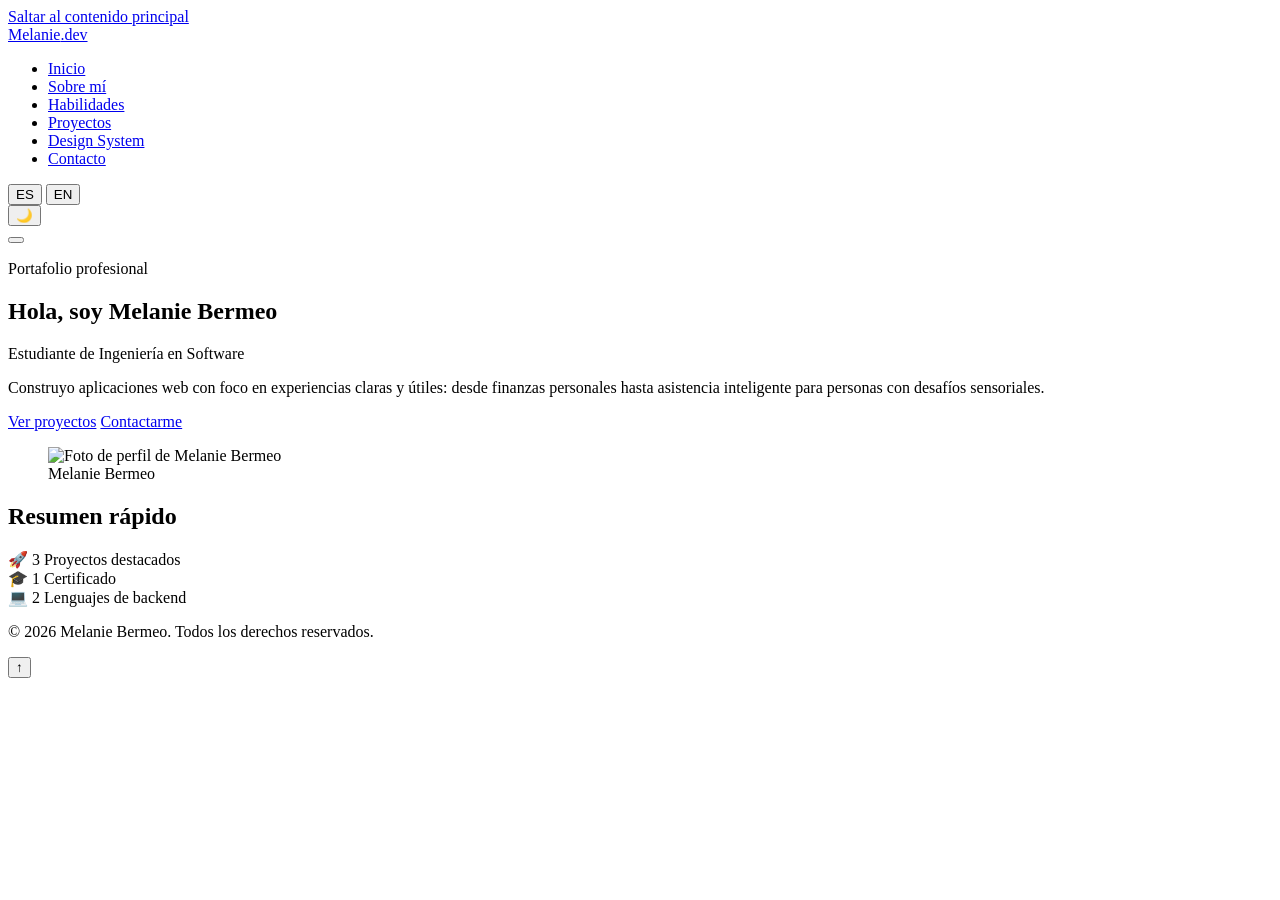
==== index.html @ 1fd93223 "Agrega README y página de Inicio (index.html) con HTML semántico" ====
<!DOCTYPE html>
<html lang="es" data-lang="es" data-theme="dark">
<head>
<meta charset="UTF-8">
<meta name="viewport" content="width=device-width, initial-scale=1.0">
<title>Melanie Bermeo|Portafolio Web</title>
<meta name="description" content="Portafolio profesional de Melanie Bermeo, estudiante de Ingeniería en Software en la UNEMI.">
<link rel="preconnect" href="https://fonts.googleapis.com">
<link rel="preconnect" href="https://fonts.gstatic.com" crossorigin>
<link href="https://fonts.googleapis.com/css2?family=Poppins:wght@600;700;800&family=Inter:wght@400;500;600&display=swap" rel="stylesheet">
<link rel="stylesheet" href="css/style.css">
</head>
<body>

<a href="#main" class="skip-link" data-i18n="a11y.skip">Saltar al contenido principal</a>

<header class="site-header">
  <nav class="navbar container" aria-label="Navegación principal">
    <a href="index.html" class="logo">Melanie<span>.dev</span></a>

    <ul class="nav-menu" id="navMenu">
      <li><a href="index.html" data-i18n="nav.home" aria-current="page">Inicio</a></li>
      <li><a href="sobre-mi.html" data-i18n="nav.about">Sobre mí</a></li>
      <li><a href="habilidades.html" data-i18n="nav.skills">Habilidades</a></li>
      <li><a href="proyectos.html" data-i18n="nav.projects">Proyectos</a></li>
      <li><a href="design-system.html" data-i18n="nav.design">Design System</a></li>
      <li><a href="contacto.html" data-i18n="nav.contact">Contacto</a></li>
    </ul>

    <div class="nav-actions">
      <div class="nav-toolbar">
        <div class="lang-switch" role="group" aria-label="Elegir idioma / Choose language">
          <button type="button" class="lang-btn is-active" data-lang-btn="es">ES</button>
          <button type="button" class="lang-btn" data-lang-btn="en">EN</button>
        </div>
        <button type="button" id="themeToggle" class="theme-toggle" aria-label="Cambiar a modo claro">
          <span aria-hidden="true">🌙</span>
        </button>
      </div>

      <button type="button" class="nav-toggle" id="navToggle" aria-expanded="false" aria-controls="navMenu" aria-label="Abrir menú de navegación">
        <span class="bar"></span><span class="bar"></span><span class="bar"></span>
      </button>
    </div>
  </nav>
</header>

<main id="main">
<section class="hero">
    <div class="container hero-grid">
      <div class="hero-text">
        <p class="eyebrow" data-i18n="hero.eyebrow">Portafolio profesional</p>
        <h1>
          <span data-i18n="hero.greeting">Hola, soy</span>
          <span class="highlight">Melanie Bermeo</span>
        </h1>
        <p class="hero-role" data-i18n="hero.role">Estudiante de Ingeniería en Software</p>
        <p class="hero-desc" data-i18n="hero.desc">
          Construyo aplicaciones web con foco en experiencias claras y útiles: desde finanzas
          personales hasta asistencia inteligente para personas con desafíos sensoriales.
        </p>
        <div class="hero-actions">
          <a href="proyectos.html" class="btn btn-primary" data-i18n="hero.cta1">Ver proyectos</a>
          <a href="contacto.html" class="btn btn-outline" data-i18n="hero.cta2">Contactarme</a>
        </div>
      </div>

      <figure class="hero-media avatar-frame">
        <img src="assets/img/avatar.jpeg" alt="Foto de perfil de Melanie Bermeo" width="280" height="280">
        <figcaption class="sr-only">Melanie Bermeo</figcaption>
      </figure>
    </div>

    <section class="container stats-row" aria-labelledby="statsHeading">
      <h2 id="statsHeading" class="sr-only">Resumen rápido</h2>
      <article class="stat-card">
        <span class="stat-icon" aria-hidden="true">🚀</span>
        <span class="stat-number">3</span>
        <span class="stat-label" data-i18n="hero.stat1">Proyectos destacados</span>
      </article>
      <article class="stat-card">
        <span class="stat-icon" aria-hidden="true">🎓</span>
        <span class="stat-number">1</span>
        <span class="stat-label" data-i18n="hero.stat2">Certificado</span>
      </article>
      <article class="stat-card">
        <span class="stat-icon" aria-hidden="true">💻</span>
        <span class="stat-number">2</span>
        <span class="stat-label" data-i18n="hero.stat3">Lenguajes de backend</span>
      </article>
    </section>
  </section>
</main>

<footer class="site-footer">
  <div class="container footer-row">
    <p data-i18n="footer.rights">&copy; 2026 Melanie Bermeo. Todos los derechos reservados.</p>
    <button type="button" id="backToTop" class="back-to-top" aria-label="Volver arriba">↑</button>
  </div>
</footer>

<script src="js/script.js"></script>
</body>
</html>
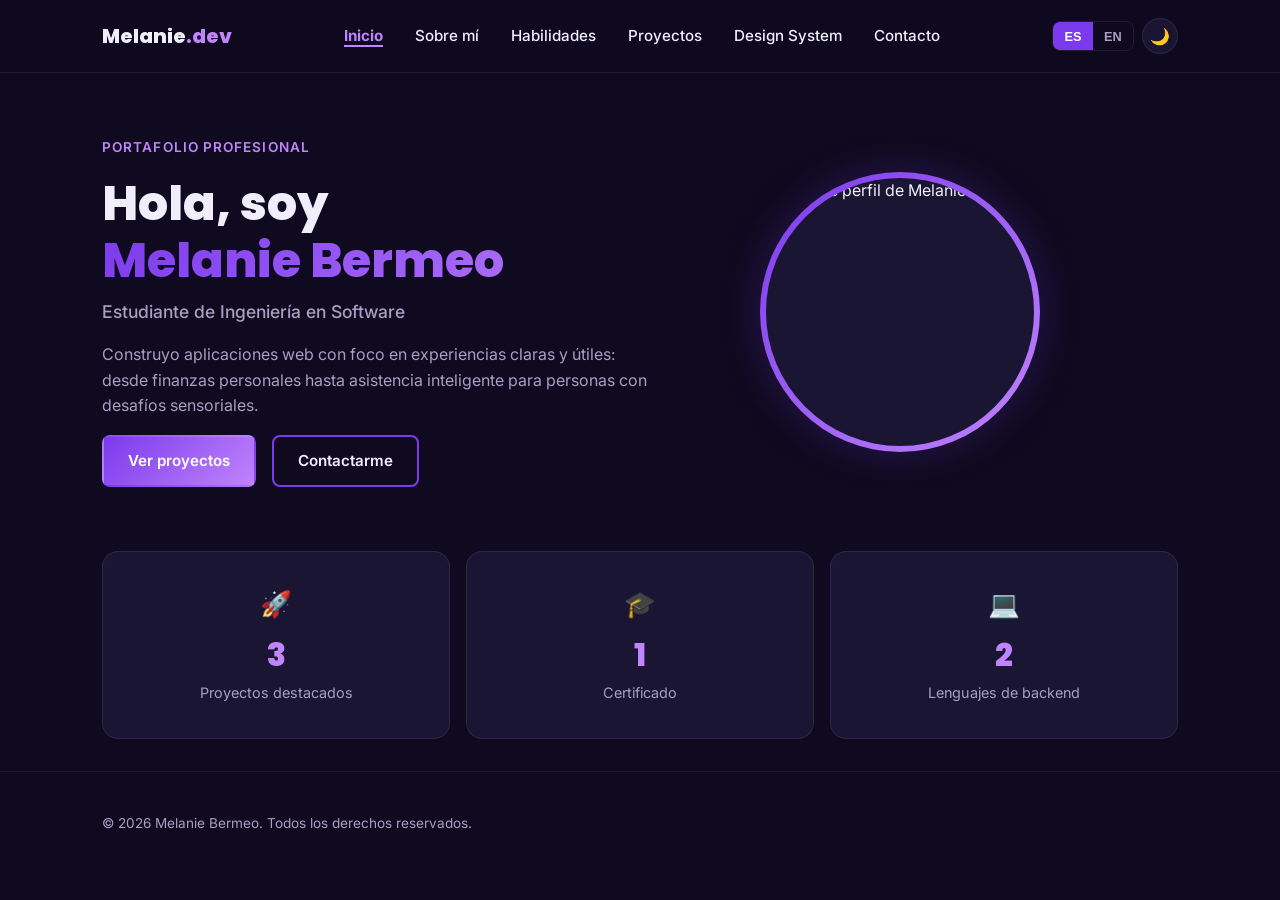
==== commit 31be5e1d: "actualiza foto de perfil real en la pagina de inicio" ====
--- a/index.html
+++ b/index.html
@@ -66,7 +66,7 @@
       </div>
 
       <figure class="hero-media avatar-frame">
-        <img src="assets/img/avatar.jpeg" alt="Foto de perfil de Melanie Bermeo" width="280" height="280">
+        <img src="assets/img/Avatar.jpeg" alt="Foto de perfil de Melanie Bermeo" width="280" height="280">
         <figcaption class="sr-only">Melanie Bermeo</figcaption>
       </figure>
     </div>
--- a/css/style.css
+++ b/css/style.css
@@ -0,0 +1,581 @@
+/* =========================================================
+   PORTAFOLIO WEB — Melanie Bermeo
+   CSS propio organizado con Custom Properties
+   ========================================================= */
+
+:root {
+  /* Colores */
+  --color-primary: #7c3aed;
+  --color-primary-dark: #5b21b6;
+  --color-secondary: #c084fc;
+  --color-background: #0f0a1f;
+  --color-surface: #1a1533;
+  --color-surface-alt: #150f29;
+  --color-text: #f1eefc;
+  --color-text-muted: #a79fc4;
+  --color-border: rgba(255, 255, 255, 0.08);
+  --color-success: #34d399;
+  --color-error: #f87171;
+
+  /* Tipografía */
+  --font-primary: 'Inter', Arial, sans-serif;
+  --font-heading: 'Poppins', 'Inter', Arial, sans-serif;
+
+  /* Espaciado */
+  --space-xs: 0.25rem;
+  --space-sm: 0.5rem;
+  --space-md: 1rem;
+  --space-lg: 2rem;
+  --space-xl: 4rem;
+
+  /* Bordes y sombras */
+  --radius-sm: 0.5rem;
+  --radius-md: 1rem;
+  --radius-lg: 1.5rem;
+  --shadow-card: 0 4px 20px rgb(0 0 0 / 0.35);
+  --shadow-glow: 0 0 40px rgb(124 58 237 / 0.25);
+
+  /* Layout */
+  --max-width: 1140px;
+  --header-height: 72px;
+  --transition: 0.2s ease;
+}
+
+/* ===== TEMA CLARO ===== */
+:root[data-theme="light"] {
+  --color-background: #f8f6ff;
+  --color-surface: #ffffff;
+  --color-surface-alt: #f1edfb;
+  --color-text: #1a1533;
+  --color-text-muted: #5b5470;
+  --color-border: rgba(15, 10, 31, 0.1);
+  --shadow-card: 0 4px 20px rgb(124 58 237 / 0.12);
+}
+
+/* ===== RESET BÁSICO ===== */
+*, *::before, *::after { box-sizing: border-box; }
+
+html { scroll-behavior: smooth; }
+
+body {
+  margin: 0;
+  font-family: var(--font-primary);
+  background: var(--color-background);
+  color: var(--color-text);
+  line-height: 1.6;
+  -webkit-font-smoothing: antialiased;
+}
+
+img { max-width: 100%; display: block; }
+
+h1, h2, h3 {
+  font-family: var(--font-heading);
+  line-height: 1.2;
+  margin: 0 0 var(--space-sm);
+}
+
+h1 { font-size: clamp(2rem, 5vw, 3rem); font-weight: 800; }
+h2 { font-size: clamp(1.6rem, 4vw, 2.2rem); font-weight: 700; }
+h3 { font-size: 1.15rem; font-weight: 600; }
+
+p { margin: 0 0 var(--space-md); }
+
+a {
+  color: var(--color-secondary);
+  text-decoration: none;
+  transition: color var(--transition);
+}
+a:hover, a:focus-visible { color: var(--color-primary); }
+
+ul { list-style: none; margin: 0; padding: 0; }
+
+.text-muted { color: var(--color-text-muted); }
+
+.sr-only {
+  position: absolute;
+  width: 1px; height: 1px;
+  padding: 0; margin: -1px;
+  overflow: hidden;
+  clip: rect(0,0,0,0);
+  white-space: nowrap; border: 0;
+}
+
+.skip-link {
+  position: absolute;
+  left: -999px;
+  top: 0;
+  background: var(--color-primary);
+  color: #fff;
+  padding: var(--space-sm) var(--space-md);
+  z-index: 100;
+  border-radius: 0 0 var(--radius-sm) 0;
+}
+.skip-link:focus { left: 0; }
+
+.container {
+  max-width: var(--max-width);
+  margin: 0 auto;
+  padding: 0 var(--space-lg);
+}
+
+.section { padding: var(--space-xl) 0; }
+.section-alt { background: var(--color-surface-alt); }
+
+.section-eyebrow {
+  color: var(--color-secondary);
+  text-transform: uppercase;
+  letter-spacing: 0.08em;
+  font-size: 0.8rem;
+  font-weight: 600;
+  margin-bottom: var(--space-xs);
+}
+
+.section-subtitle {
+  color: var(--color-text-muted);
+  max-width: 60ch;
+}
+
+/* ===== BOTONES ===== */
+.btn {
+  display: inline-flex;
+  align-items: center;
+  justify-content: center;
+  gap: var(--space-xs);
+  padding: 0.75rem 1.5rem;
+  border-radius: var(--radius-sm);
+  font-weight: 600;
+  font-size: 0.95rem;
+  border: 2px solid transparent;
+  cursor: pointer;
+  transition: transform var(--transition), box-shadow var(--transition), background var(--transition);
+}
+.btn-primary {
+  background: linear-gradient(135deg, var(--color-primary), var(--color-secondary));
+  color: #fff;
+}
+.btn-primary:hover, .btn-primary:focus-visible {
+  transform: translateY(-2px);
+  box-shadow: var(--shadow-glow);
+  color: #fff;
+}
+.btn-outline {
+  background: transparent;
+  border-color: var(--color-primary);
+  color: var(--color-text);
+}
+.btn-outline:hover, .btn-outline:focus-visible {
+  background: var(--color-primary);
+  color: #fff;
+}
+.btn-sm { padding: 0.45rem 0.9rem; font-size: 0.85rem; }
+.btn-disabled {
+  opacity: 0.5;
+  pointer-events: none;
+}
+
+/* ===== HEADER / NAV ===== */
+.site-header {
+  position: sticky;
+  top: 0;
+  z-index: 50;
+  background: rgba(15, 10, 31, 0.85);
+  backdrop-filter: blur(10px);
+  border-bottom: 1px solid var(--color-border);
+}
+
+.navbar {
+  display: flex;
+  align-items: center;
+  justify-content: space-between;
+  height: var(--header-height);
+  gap: var(--space-md);
+}
+
+.logo {
+  font-family: var(--font-heading);
+  font-weight: 800;
+  font-size: 1.25rem;
+  color: var(--color-text);
+}
+.logo span { color: var(--color-secondary); }
+
+.nav-menu {
+  display: flex;
+  gap: var(--space-lg);
+}
+.nav-menu a {
+  color: var(--color-text);
+  font-weight: 500;
+  font-size: 0.95rem;
+}
+.nav-menu a:hover, .nav-menu a:focus-visible { color: var(--color-secondary); }
+.nav-menu a[aria-current="page"] {
+  color: var(--color-secondary);
+  font-weight: 700;
+  border-bottom: 2px solid var(--color-secondary);
+}
+
+.nav-toggle {
+  display: none;
+  flex-direction: column;
+  gap: 5px;
+  background: none;
+  border: none;
+  cursor: pointer;
+  padding: var(--space-xs);
+}
+.nav-toggle .bar {
+  width: 24px;
+  height: 2px;
+  background: var(--color-text);
+  transition: transform var(--transition), opacity var(--transition);
+}
+
+.nav-actions {
+  display: flex;
+  align-items: center;
+  gap: var(--space-md);
+  flex-shrink: 0;
+}
+
+.nav-toolbar {
+  display: flex;
+  align-items: center;
+  gap: var(--space-sm);
+  flex-shrink: 0;
+}
+
+.theme-toggle {
+  background: var(--color-surface);
+  border: 1px solid var(--color-border);
+  color: var(--color-text);
+  width: 36px;
+  height: 36px;
+  border-radius: 50%;
+  cursor: pointer;
+  font-size: 1rem;
+  display: flex;
+  align-items: center;
+  justify-content: center;
+  transition: background var(--transition), transform var(--transition);
+}
+.theme-toggle:hover, .theme-toggle:focus-visible { background: var(--color-primary); transform: translateY(-2px); }
+
+.lang-switch {
+  display: flex;
+  border: 1px solid var(--color-border);
+  border-radius: var(--radius-sm);
+  overflow: hidden;
+  flex-shrink: 0;
+}
+.lang-btn {
+  background: transparent;
+  border: none;
+  color: var(--color-text-muted);
+  padding: 0.4rem 0.7rem;
+  font-size: 0.8rem;
+  font-weight: 600;
+  cursor: pointer;
+  transition: background var(--transition), color var(--transition);
+}
+.lang-btn.is-active {
+  background: var(--color-primary);
+  color: #fff;
+}
+.lang-switch--inline { margin-top: var(--space-sm); }
+
+/* ===== HERO ===== */
+.hero { padding: var(--space-xl) 0 var(--space-lg); }
+
+.hero-grid {
+  display: grid;
+  grid-template-columns: 1.2fr 0.8fr;
+  gap: var(--space-lg);
+  align-items: center;
+}
+
+.eyebrow {
+  color: var(--color-secondary);
+  text-transform: uppercase;
+  letter-spacing: 0.08em;
+  font-size: 0.85rem;
+  font-weight: 600;
+}
+
+.highlight {
+  display: block;
+  background: linear-gradient(135deg, var(--color-primary), var(--color-secondary));
+  -webkit-background-clip: text;
+  background-clip: text;
+  color: transparent;
+}
+
+.hero-role {
+  font-size: 1.1rem;
+  color: var(--color-text-muted);
+  font-weight: 500;
+}
+
+.hero-desc { max-width: 55ch; color: var(--color-text-muted); }
+
+.hero-actions {
+  display: flex;
+  gap: var(--space-md);
+  flex-wrap: wrap;
+  margin-top: var(--space-md);
+}
+
+.hero-media { display: flex; justify-content: center; }
+
+.avatar-frame {
+  margin: 0;
+  width: 280px;
+  height: 280px;
+  border-radius: 50%;
+  padding: 6px;
+  background: linear-gradient(135deg, var(--color-primary), var(--color-secondary));
+  box-shadow: var(--shadow-glow);
+}
+.avatar-frame img {
+  width: 100%;
+  height: 100%;
+  border-radius: 50%;
+  object-fit: cover;
+  background: var(--color-surface);
+}
+
+.stats-row {
+  display: grid;
+  grid-template-columns: repeat(3, 1fr);
+  gap: var(--space-md);
+  margin-top: var(--space-xl);
+}
+.stat-card {
+  background: var(--color-surface);
+  border: 1px solid var(--color-border);
+  border-radius: var(--radius-md);
+  padding: var(--space-lg);
+  text-align: center;
+}
+.stat-icon {
+  display: block;
+  font-size: 1.6rem;
+  margin-bottom: var(--space-xs);
+}
+.stat-number {
+  display: block;
+  font-family: var(--font-heading);
+  font-size: 2rem;
+  font-weight: 800;
+  color: var(--color-secondary);
+}
+.stat-label { color: var(--color-text-muted); font-size: 0.9rem; }
+
+/* ===== FOOTER ===== */
+.site-footer {
+  border-top: 1px solid var(--color-border);
+  padding: var(--space-lg) 0;
+}
+.footer-row {
+  display: flex;
+  align-items: center;
+  justify-content: space-between;
+  flex-wrap: wrap;
+  gap: var(--space-md);
+}
+.footer-row p { margin: 0; color: var(--color-text-muted); font-size: 0.85rem; }
+
+.back-to-top {
+  background: var(--color-surface);
+  border: 1px solid var(--color-border);
+  color: var(--color-text);
+  width: 40px;
+  height: 40px;
+  border-radius: 50%;
+  cursor: pointer;
+  font-size: 1.1rem;
+  transition: background var(--transition), transform var(--transition);
+}
+.back-to-top:hover { background: var(--color-primary); transform: translateY(-3px); }
+
+/* ===== SOBRE MÍ ===== */
+.about-grid {
+  display: grid;
+  grid-template-columns: 1.4fr 1fr;
+  gap: var(--space-lg);
+  margin-top: var(--space-lg);
+  align-items: start;
+}
+.about-list li {
+  position: relative;
+  padding-left: var(--space-md);
+  margin-bottom: var(--space-sm);
+  color: var(--color-text-muted);
+}
+.about-list li::before {
+  content: "▸";
+  position: absolute;
+  left: 0;
+  color: var(--color-secondary);
+}
+.about-card {
+  background: var(--color-surface);
+  border: 1px solid var(--color-border);
+  border-radius: var(--radius-md);
+  padding: var(--space-lg);
+}
+.about-actions { margin: var(--space-md) 0 var(--space-lg); }
+
+/* ===== BADGES (se usan en Sobre mí y también en Habilidades) ===== */
+.skill-badges { display: flex; flex-wrap: wrap; gap: var(--space-sm); margin-top: var(--space-sm); }
+
+.badge {
+  display: inline-flex;
+  align-items: center;
+  gap: var(--space-xs);
+  background: var(--color-surface-alt);
+  border: 1px solid var(--color-border);
+  color: var(--color-text);
+  padding: 0.4rem 0.8rem;
+  border-radius: 999px;
+  font-size: 0.85rem;
+  font-weight: 500;
+}
+.badge-level {
+  font-size: 0.7rem;
+  color: var(--color-secondary);
+  background: rgba(124, 58, 237, 0.15);
+  padding: 0.1rem 0.5rem;
+  border-radius: 999px;
+}
+/* ===== SKILLS ===== */
+.skills-grid {
+  display: grid;
+  grid-template-columns: repeat(auto-fit, minmax(220px, 1fr));
+  gap: var(--space-lg);
+  margin-top: var(--space-lg);
+}
+.skill-category {
+  background: var(--color-surface);
+  border: 1px solid var(--color-border);
+  border-radius: var(--radius-md);
+  padding: var(--space-lg);
+}
+.skill-category h2 {
+  font-size: 1.15rem;
+  margin-bottom: var(--space-sm);
+}
+/* ===== PROYECTOS ===== */
+.filter-bar {
+  display: flex;
+  flex-wrap: wrap;
+  gap: var(--space-sm);
+  margin: var(--space-lg) 0;
+}
+.filter-btn {
+  background: var(--color-surface);
+  border: 1px solid var(--color-border);
+  color: var(--color-text-muted);
+  padding: 0.5rem 1.1rem;
+  border-radius: 999px;
+  font-size: 0.85rem;
+  font-weight: 600;
+  cursor: pointer;
+  transition: all var(--transition);
+}
+.filter-btn:hover, .filter-btn.is-active {
+  background: var(--color-primary);
+  color: #fff;
+  border-color: var(--color-primary);
+}
+
+.projects-grid {
+  display: grid;
+  grid-template-columns: repeat(auto-fit, minmax(300px, 1fr));
+  gap: var(--space-lg);
+}
+
+.project-card {
+  background: var(--color-surface);
+  border: 1px solid var(--color-border);
+  border-radius: var(--radius-md);
+  overflow: hidden;
+  box-shadow: var(--shadow-card);
+  transition: transform var(--transition);
+  display: flex;
+  flex-direction: column;
+}
+.project-card:hover { transform: translateY(-4px); }
+.project-card[hidden] { display: none; }
+
+.project-image { margin: 0; aspect-ratio: 16/9; background: var(--color-surface-alt); }
+.project-image img { width: 100%; height: 100%; object-fit: cover; }
+
+.project-body { padding: var(--space-lg); flex: 1; display: flex; flex-direction: column; }
+.project-body h2 { font-size: 1.3rem; }
+.project-problem { font-size: 0.9rem; color: var(--color-text-muted); }
+
+.tech-tags { display: flex; flex-wrap: wrap; gap: var(--space-xs); margin-bottom: var(--space-md); }
+.tech-tags li {
+  background: rgba(192, 132, 252, 0.12);
+  color: var(--color-secondary);
+  font-size: 0.75rem;
+  font-weight: 600;
+  padding: 0.2rem 0.6rem;
+  border-radius: 999px;
+}
+
+.project-links { display: flex; gap: var(--space-sm); margin-top: auto; flex-wrap: wrap; }
+.project-links.centrado { justify-content: center; }
+.empty-state {
+  text-align: center;
+  color: var(--color-text-muted);
+  padding: var(--space-lg);
+}
+/* =========================================================
+   RESPONSIVE
+   ========================================================= */
+@media (max-width: 900px) {
+  .hero-grid { grid-template-columns: 1fr; text-align: center; }
+  .hero-actions { justify-content: center; }
+  .hero-media { order: -1; }
+  .about-grid { grid-template-columns: 1fr; }
+  .stats-row { grid-template-columns: 1fr 1fr; }
+}
+
+@media (max-width: 720px) {
+  .nav-toggle { display: flex; }
+
+  .nav-menu {
+    position: absolute;
+    top: var(--header-height);
+    left: 0;
+    right: 0;
+    background: var(--color-surface);
+    border-bottom: 1px solid var(--color-border);
+    flex-direction: column;
+    padding: var(--space-md) var(--space-lg);
+    gap: var(--space-md);
+    transform: translateY(-8px);
+    opacity: 0;
+    pointer-events: none;
+    transition: transform var(--transition), opacity var(--transition);
+  }
+  .nav-menu.is-open {
+    transform: translateY(0);
+    opacity: 1;
+    pointer-events: auto;
+  }
+
+  .nav-toggle[aria-expanded="true"] .bar:nth-child(1) { transform: translateY(7px) rotate(45deg); }
+  .nav-toggle[aria-expanded="true"] .bar:nth-child(2) { opacity: 0; }
+  .nav-toggle[aria-expanded="true"] .bar:nth-child(3) { transform: translateY(-7px) rotate(-45deg); }
+
+  .stats-row { grid-template-columns: 1fr; }
+  .container { padding: 0 var(--space-md); }
+}
+
+@media (max-width: 480px) {
+  .avatar-frame { width: 200px; height: 200px; }
+  .hero-actions { flex-direction: column; align-items: stretch; }
+}
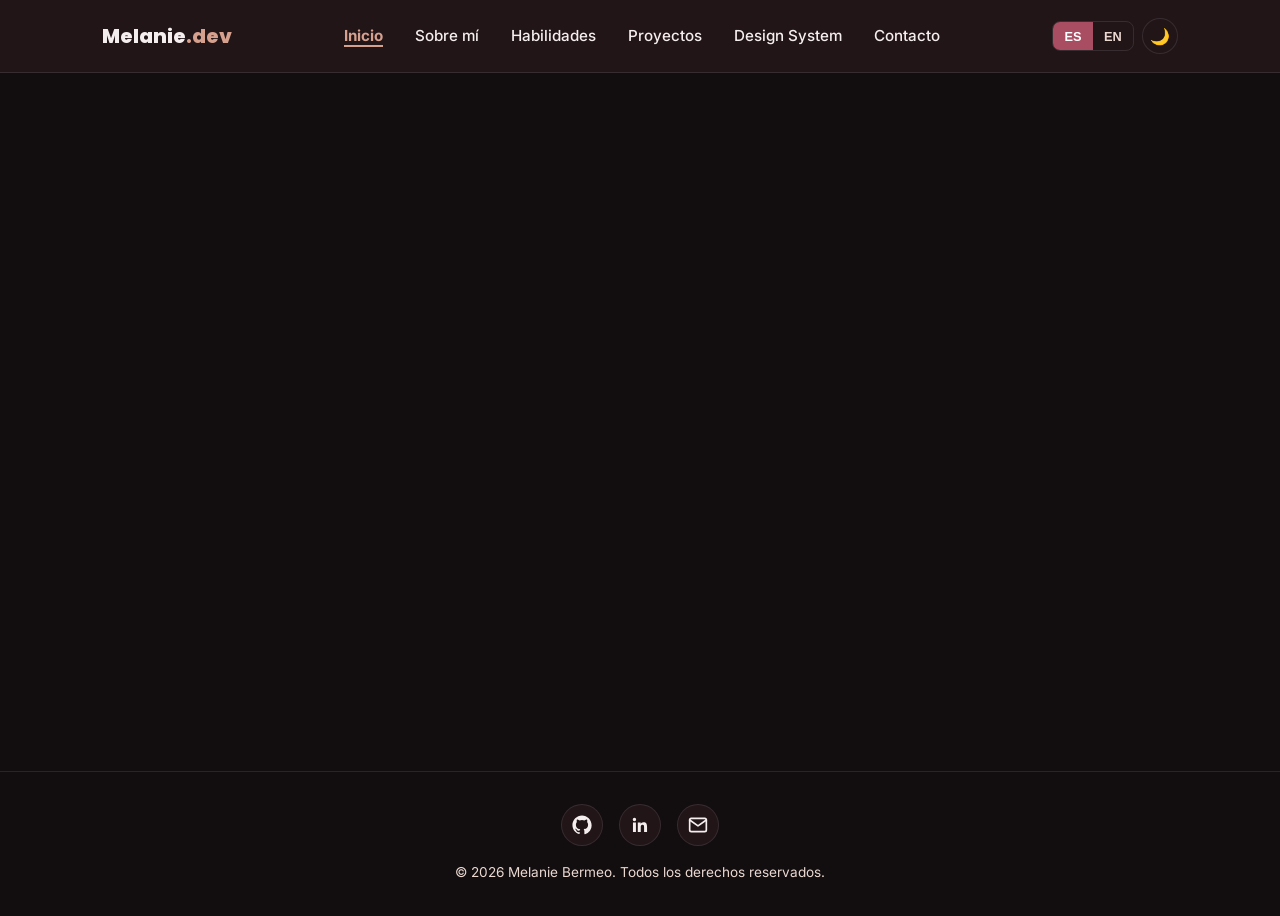
==== commit 7d643072: "Actualiza estructura, encabezados y footer en todas las paginas del portafolio" ====
--- a/index.html
+++ b/index.html
@@ -48,7 +48,7 @@
 <main id="main">
 <section class="hero">
     <div class="container hero-grid">
-      <div class="hero-text">
+      <div class="hero-text reveal">
         <p class="eyebrow" data-i18n="hero.eyebrow">Portafolio profesional</p>
         <h1>
           <span data-i18n="hero.greeting">Hola, soy</span>
@@ -65,25 +65,25 @@
         </div>
       </div>
 
-      <figure class="hero-media avatar-frame">
-        <img src="assets/img/Avatar.jpeg" alt="Foto de perfil de Melanie Bermeo" width="280" height="280">
+      <figure class="hero-media avatar-frame reveal">
+        <img src="assets/img/avatar.jpeg" alt="Foto de perfil de Melanie Bermeo" width="280" height="280">
         <figcaption class="sr-only">Melanie Bermeo</figcaption>
       </figure>
     </div>
 
     <section class="container stats-row" aria-labelledby="statsHeading">
       <h2 id="statsHeading" class="sr-only">Resumen rápido</h2>
-      <article class="stat-card">
+      <article class="stat-card reveal">
         <span class="stat-icon" aria-hidden="true">🚀</span>
         <span class="stat-number">3</span>
         <span class="stat-label" data-i18n="hero.stat1">Proyectos destacados</span>
       </article>
-      <article class="stat-card">
+      <article class="stat-card reveal">
         <span class="stat-icon" aria-hidden="true">🎓</span>
-        <span class="stat-number">1</span>
+        <span class="stat-number">4</span>
         <span class="stat-label" data-i18n="hero.stat2">Certificado</span>
       </article>
-      <article class="stat-card">
+      <article class="stat-card reveal">
         <span class="stat-icon" aria-hidden="true">💻</span>
         <span class="stat-number">2</span>
         <span class="stat-label" data-i18n="hero.stat3">Lenguajes de backend</span>
@@ -93,10 +93,27 @@
 </main>
 
 <footer class="site-footer">
-  <div class="container footer-row">
+  <div class="container footer-center">
+    <ul class="footer-social">
+      <li>
+        <a href="https://github.com/melanybermeo" target="_blank" rel="noopener" aria-label="GitHub" class="social-icon">
+          <svg viewBox="0 0 24 24" width="20" height="20" fill="currentColor" aria-hidden="true"><path d="M12 .5C5.73.5.5 5.73.5 12c0 5.08 3.29 9.39 7.86 10.91.57.1.78-.25.78-.55v-1.93c-3.2.7-3.88-1.54-3.88-1.54-.52-1.33-1.28-1.68-1.28-1.68-1.04-.71.08-.7.08-.7 1.15.08 1.76 1.18 1.76 1.18 1.03 1.76 2.7 1.25 3.36.96.1-.75.4-1.25.73-1.54-2.55-.29-5.23-1.28-5.23-5.68 0-1.25.45-2.28 1.18-3.08-.12-.29-.51-1.46.11-3.04 0 0 .96-.31 3.15 1.18a10.9 10.9 0 0 1 5.74 0c2.19-1.49 3.15-1.18 3.15-1.18.62 1.58.23 2.75.11 3.04.73.8 1.18 1.83 1.18 3.08 0 4.41-2.69 5.38-5.25 5.67.41.36.78 1.06.78 2.14v3.17c0 .3.21.66.79.55A10.51 10.51 0 0 0 23.5 12C23.5 5.73 18.27.5 12 .5Z"/></svg>
+        </a>
+      </li>
+      <li>
+        <a href="https://www.linkedin.com/in/melanie-bermeo-659900373" target="_blank" rel="noopener" aria-label="LinkedIn" class="social-icon">
+          <svg viewBox="0 0 24 24" width="20" height="20" fill="currentColor" aria-hidden="true"><path d="M20.45 20.45h-3.55v-5.57c0-1.33-.02-3.04-1.85-3.04-1.85 0-2.14 1.45-2.14 2.94v5.67H9.36V9h3.41v1.56h.05c.47-.9 1.63-1.85 3.36-1.85 3.6 0 4.27 2.37 4.27 5.45v6.29ZM5.34 7.43a2.06 2.06 0 1 1 0-4.12 2.06 2.06 0 0 1 0 4.12ZM7.12 20.45H3.56V9h3.56v11.45Z"/></svg>
+        </a>
+      </li>
+      <li>
+        <a href="mailto:melanybermeo55@gmail.com" aria-label="Correo" class="social-icon">
+          <svg viewBox="0 0 24 24" width="20" height="20" fill="none" stroke="currentColor" stroke-width="2" stroke-linecap="round" stroke-linejoin="round" aria-hidden="true"><rect x="2" y="4" width="20" height="16" rx="2"/><path d="m2 6 10 7 10-7"/></svg>
+        </a>
+      </li>
+    </ul>
     <p data-i18n="footer.rights">&copy; 2026 Melanie Bermeo. Todos los derechos reservados.</p>
-    <button type="button" id="backToTop" class="back-to-top" aria-label="Volver arriba">↑</button>
   </div>
+  <button type="button" id="backToTop" class="back-to-top" aria-label="Volver arriba">↑</button>
 </footer>
 
 <script src="js/script.js"></script>
--- a/css/style.css
+++ b/css/style.css
@@ -5,15 +5,15 @@
 
 :root {
   /* Colores */
-  --color-primary: #7c3aed;
-  --color-primary-dark: #5b21b6;
-  --color-secondary: #c084fc;
-  --color-background: #0f0a1f;
-  --color-surface: #1a1533;
-  --color-surface-alt: #150f29;
-  --color-text: #f1eefc;
-  --color-text-muted: #a79fc4;
-  --color-border: rgba(255, 255, 255, 0.08);
+  --color-primary: #A94D62;
+  --color-primary-dark: #7A3648;
+  --color-secondary: #D5A08E;
+  --color-background: #120D0F;
+  --color-surface: #211518;
+  --color-surface-alt: #2A1A1D;
+  --color-text: #F5EEEE;
+  --color-text-muted: #EBD8D1;
+  --color-border: rgba(245, 238, 238, 0.1);
   --color-success: #34d399;
   --color-error: #f87171;
 
@@ -33,7 +33,7 @@
   --radius-md: 1rem;
   --radius-lg: 1.5rem;
   --shadow-card: 0 4px 20px rgb(0 0 0 / 0.35);
-  --shadow-glow: 0 0 40px rgb(124 58 237 / 0.25);
+  --shadow-glow: 0 0 40px rgb(169 77 98 / 0.35);
 
   /* Layout */
   --max-width: 1140px;
@@ -178,8 +178,7 @@
   position: sticky;
   top: 0;
   z-index: 50;
-  background: rgba(15, 10, 31, 0.85);
-  backdrop-filter: blur(10px);
+  background: var(--color-surface);
   border-bottom: 1px solid var(--color-border);
 }
 
@@ -385,7 +384,42 @@
 }
 .footer-row p { margin: 0; color: var(--color-text-muted); font-size: 0.85rem; }
 
+.footer-center {
+  display: flex;
+  flex-direction: column;
+  align-items: center;
+  text-align: center;
+  gap: var(--space-md);
+}
+.footer-center p { margin: 0; color: var(--color-text-muted); font-size: 0.85rem; }
+
+.footer-social {
+  display: flex;
+  gap: var(--space-md);
+}
+.social-icon {
+  width: 42px;
+  height: 42px;
+  border-radius: 50%;
+  display: flex;
+  align-items: center;
+  justify-content: center;
+  background: var(--color-surface);
+  border: 1px solid var(--color-border);
+  color: var(--color-text);
+  transition: background var(--transition), color var(--transition), transform var(--transition);
+}
+.social-icon:hover, .social-icon:focus-visible {
+  background: var(--color-primary);
+  color: #fff;
+  transform: translateY(-3px);
+}
+
 .back-to-top {
+  position: fixed;
+  right: var(--space-lg);
+  bottom: var(--space-lg);
+  z-index: 40;
   background: var(--color-surface);
   border: 1px solid var(--color-border);
   color: var(--color-text);
@@ -425,6 +459,19 @@
   padding: var(--space-lg);
 }
 .about-actions { margin: var(--space-md) 0 var(--space-lg); }
+
+.info-cards {
+  display: grid;
+  grid-template-columns: repeat(auto-fit, minmax(260px, 1fr));
+  gap: var(--space-lg);
+  margin: var(--space-xl) 0;
+}
+.info-card {
+  background: var(--color-surface);
+  border: 1px solid var(--color-border);
+  border-radius: var(--radius-md);
+  padding: var(--space-lg);
+}
 
 /* ===== BADGES (se usan en Sobre mí y también en Habilidades) ===== */
 .skill-badges { display: flex; flex-wrap: wrap; gap: var(--space-sm); margin-top: var(--space-sm); }
@@ -532,6 +579,190 @@
   color: var(--color-text-muted);
   padding: var(--space-lg);
 }
+
+/* ===== DESIGN SYSTEM ===== */
+.swatch-grid {
+  display: grid;
+  grid-template-columns: repeat(auto-fit, minmax(140px, 1fr));
+  gap: var(--space-md);
+  margin: var(--space-md) 0 var(--space-xl);
+}
+.swatch {
+  aspect-ratio: 1.4;
+  border-radius: var(--radius-md);
+  display: flex;
+  align-items: flex-end;
+  padding: var(--space-md);
+  color: #fff;
+  font-size: 0.85rem;
+  font-weight: 600;
+}
+.swatch-border { border: 1px solid var(--color-border); }
+.swatch code { font-weight: 400; opacity: 0.85; }
+
+.type-samples {
+  background: var(--color-surface);
+  border: 1px solid var(--color-border);
+  border-radius: var(--radius-md);
+  padding: var(--space-lg);
+  margin: var(--space-md) 0 var(--space-xl);
+}
+
+.space-scale { margin: var(--space-md) 0 var(--space-xl); }
+.space-row {
+  display: flex;
+  align-items: center;
+  gap: var(--space-md);
+  margin-bottom: var(--space-sm);
+}
+.space-row code { width: 100px; color: var(--color-text-muted); font-size: 0.85rem; }
+.space-bar {
+  height: 14px;
+  background: linear-gradient(135deg, var(--color-primary), var(--color-secondary));
+  border-radius: var(--radius-sm);
+  display: block;
+}
+
+.component-grid {
+  display: grid;
+  grid-template-columns: repeat(auto-fit, minmax(200px, 1fr));
+  gap: var(--space-lg);
+  align-items: center;
+}
+.component-sample {
+  background: var(--color-surface);
+  border: 1px solid var(--color-border);
+  border-radius: var(--radius-md);
+  padding: var(--space-lg);
+  display: flex;
+  align-items: center;
+  justify-content: center;
+}
+.component-sample input,
+.component-sample textarea {
+  width: 100%;
+}
+/* ===== FORMULARIOS ===== */
+input, textarea {
+  width: 100%;
+  font-family: inherit;
+  font-size: 0.95rem;
+  padding: 0.7rem 0.9rem;
+  border-radius: var(--radius-sm);
+  border: 1px solid var(--color-border);
+  background: var(--color-surface-alt);
+  color: var(--color-text);
+  transition: border-color var(--transition);
+}
+input:focus, textarea:focus {
+  outline: none;
+  border-color: var(--color-primary);
+}
+label { display: block; font-size: 0.9rem; font-weight: 600; margin-bottom: var(--space-xs); }
+
+.form-group { margin-bottom: var(--space-md); }
+.error-msg {
+  display: block;
+  min-height: 1.1em;
+  color: var(--color-error);
+  font-size: 0.8rem;
+  margin-top: var(--space-xs);
+}
+input.is-invalid, textarea.is-invalid { border-color: var(--color-error); }
+
+.form-success {
+  margin-top: var(--space-md);
+  color: var(--color-success);
+  font-weight: 600;
+}
+
+/* ===== CONTACTO ===== */
+.contact-grid {
+  display: grid;
+  grid-template-columns: 1.4fr 1fr;
+  gap: var(--space-xl);
+}
+.contact-links {
+  background: var(--color-surface);
+  border: 1px solid var(--color-border);
+  border-radius: var(--radius-md);
+  padding: var(--space-lg);
+  height: fit-content;
+}
+.contact-links li { margin-bottom: var(--space-sm); }
+
+/* ===== ANIMACIÓN AL HACER SCROLL ===== */
+.reveal {
+  opacity: 0;
+  transform: translateY(28px);
+  transition: opacity 0.6s ease, transform 0.6s ease;
+}
+.reveal.is-visible {
+  opacity: 1;
+  transform: translateY(0);
+}
+.reveal.is-visible {
+  opacity: 1;
+  transform: translateY(0);
+}
+
+/* ===== HOBBIES ===== */
+.hobbies-block {
+  margin-top: var(--space-xl);
+}
+.hobbies-header {
+  display: flex;
+  align-items: center;
+  justify-content: space-between;
+  flex-wrap: wrap;
+  gap: var(--space-sm);
+  margin-bottom: var(--space-md);
+}
+.hobbies-header h3 {
+  margin: 0;
+  font-size: 1.25rem;
+}
+.hobbies-tag {
+  font-size: 0.75rem;
+  font-weight: 700;
+  letter-spacing: 0.08em;
+  text-transform: uppercase;
+  color: var(--color-secondary);
+}
+.hobbies-grid {
+  display: grid;
+  grid-template-columns: repeat(auto-fit, minmax(220px, 1fr));
+  gap: var(--space-md);
+  align-items: start;
+}
+.hobby-card {
+  background: var(--color-surface);
+  border: 1px solid var(--color-border);
+  border-radius: var(--radius-md);
+  padding: var(--space-lg);
+}
+.hobby-icon {
+  display: inline-flex;
+  align-items: center;
+  justify-content: center;
+  width: 44px;
+  height: 44px;
+  border-radius: 50%;
+  background: linear-gradient(135deg, var(--color-primary), var(--color-secondary));
+  font-size: 1.3rem;
+  margin-bottom: var(--space-sm);
+}
+.hobby-card h4 {
+  margin: 0 0 var(--space-xs);
+  font-family: var(--font-heading);
+  font-size: 1.05rem;
+}
+.hobby-card p {
+  margin: 0;
+  color: var(--color-text-muted);
+  font-size: 0.9rem;
+}
+
 /* =========================================================
    RESPONSIVE
    ========================================================= */
